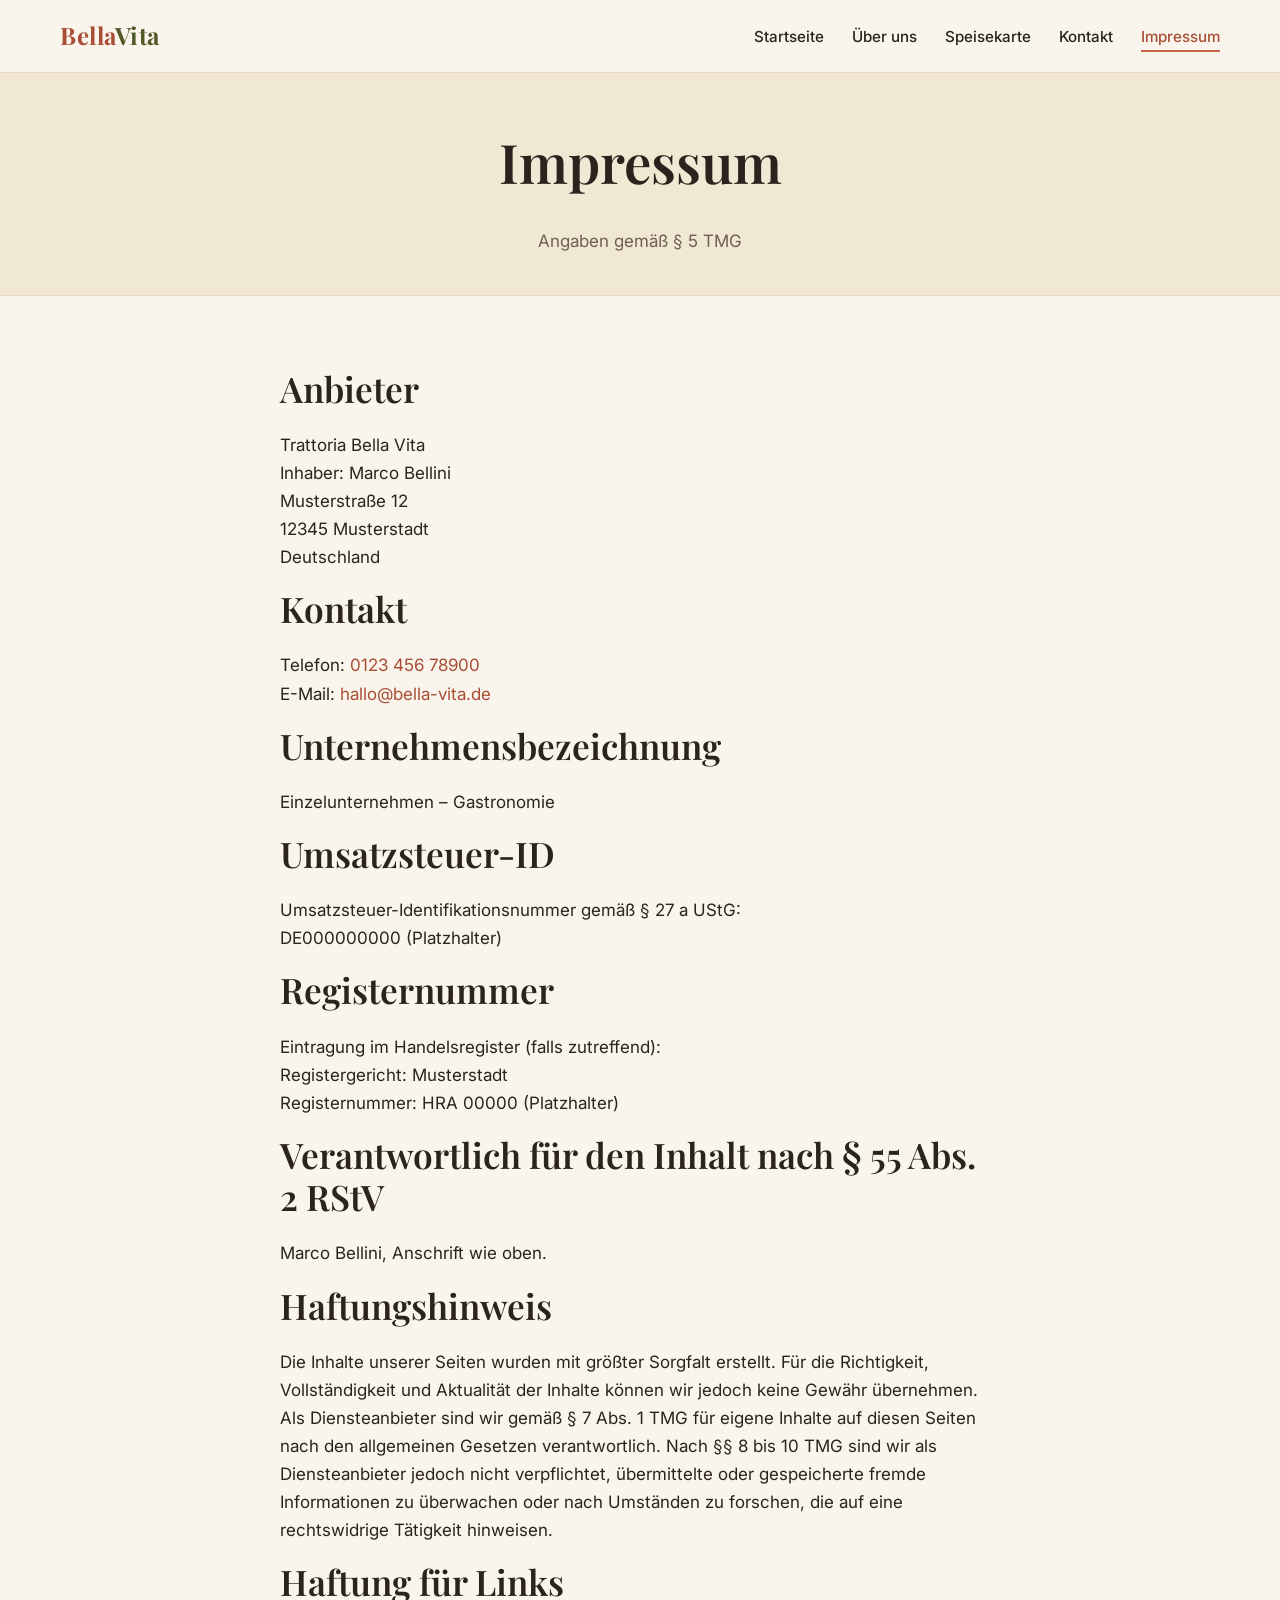
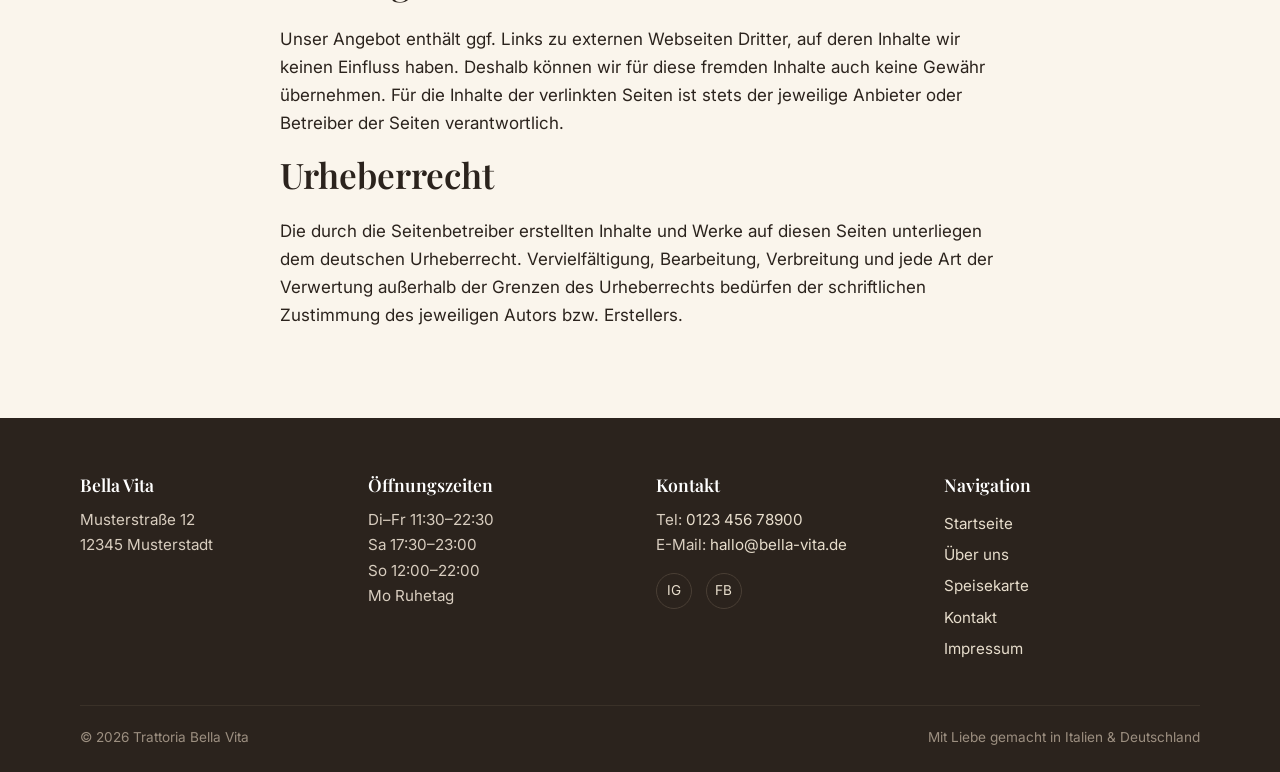
==== public/site/impressum.html @ 40726cda "Changes" ====
<!doctype html>
<html lang="de">
<head>
<meta charset="utf-8" />
<meta name="viewport" content="width=device-width, initial-scale=1" />
<title>Impressum – Trattoria Bella Vita</title>
<meta name="description" content="Impressum der Trattoria Bella Vita gemäß § 5 TMG." />
<link rel="preconnect" href="https://fonts.googleapis.com" />
<link rel="preconnect" href="https://fonts.gstatic.com" crossorigin />
<link href="https://fonts.googleapis.com/css2?family=Inter:wght@400;500;600;700&family=Playfair+Display:ital,wght@0,500;0,600;0,700;1,500&display=swap" rel="stylesheet" />
<link rel="stylesheet" href="css/style.css" />
</head>
<body>

<header class="site-header">
  <div class="container nav">
    <a href="index.html" class="brand">Bella<span>Vita</span></a>
    <button class="nav-toggle" aria-label="Menü">&#9776;</button>
    <ul class="nav-links">
      <li><a href="index.html">Startseite</a></li>
      <li><a href="ueber-uns.html">Über uns</a></li>
      <li><a href="speisekarte.html">Speisekarte</a></li>
      <li><a href="kontakt.html">Kontakt</a></li>
      <li><a href="impressum.html">Impressum</a></li>
    </ul>
  </div>
</header>

<main>
  <section class="page-hero">
    <div class="container">
      <h1>Impressum</h1>
      <p>Angaben gemäß § 5 TMG</p>
    </div>
  </section>

  <section>
    <div class="container" style="max-width:760px;">
      <div class="prose">
        <h2>Anbieter</h2>
        <p>
          Trattoria Bella Vita<br />
          Inhaber: Marco Bellini<br />
          Musterstraße 12<br />
          12345 Musterstadt<br />
          Deutschland
        </p>

        <h2>Kontakt</h2>
        <p>
          Telefon: <a href="tel:+4912345678900">0123 456 78900</a><br />
          E-Mail: <a href="mailto:hallo@bella-vita.de">hallo@bella-vita.de</a>
        </p>

        <h2>Unternehmensbezeichnung</h2>
        <p>Einzelunternehmen – Gastronomie</p>

        <h2>Umsatzsteuer-ID</h2>
        <p>Umsatzsteuer-Identifikationsnummer gemäß § 27 a UStG:<br />
          DE000000000 (Platzhalter)
        </p>

        <h2>Registernummer</h2>
        <p>Eintragung im Handelsregister (falls zutreffend):<br />
          Registergericht: Musterstadt<br />
          Registernummer: HRA&nbsp;00000 (Platzhalter)
        </p>

        <h2>Verantwortlich für den Inhalt nach § 55 Abs. 2 RStV</h2>
        <p>Marco Bellini, Anschrift wie oben.</p>

        <h2>Haftungshinweis</h2>
        <p>Die Inhalte unserer Seiten wurden mit größter Sorgfalt erstellt. Für die Richtigkeit, Vollständigkeit und Aktualität der Inhalte können wir jedoch keine Gewähr übernehmen. Als Diensteanbieter sind wir gemäß § 7 Abs. 1 TMG für eigene Inhalte auf diesen Seiten nach den allgemeinen Gesetzen verantwortlich. Nach §§ 8 bis 10 TMG sind wir als Diensteanbieter jedoch nicht verpflichtet, übermittelte oder gespeicherte fremde Informationen zu überwachen oder nach Umständen zu forschen, die auf eine rechtswidrige Tätigkeit hinweisen.</p>

        <h2>Haftung für Links</h2>
        <p>Unser Angebot enthält ggf. Links zu externen Webseiten Dritter, auf deren Inhalte wir keinen Einfluss haben. Deshalb können wir für diese fremden Inhalte auch keine Gewähr übernehmen. Für die Inhalte der verlinkten Seiten ist stets der jeweilige Anbieter oder Betreiber der Seiten verantwortlich.</p>

        <h2>Urheberrecht</h2>
        <p>Die durch die Seitenbetreiber erstellten Inhalte und Werke auf diesen Seiten unterliegen dem deutschen Urheberrecht. Vervielfältigung, Bearbeitung, Verbreitung und jede Art der Verwertung außerhalb der Grenzen des Urheberrechts bedürfen der schriftlichen Zustimmung des jeweiligen Autors bzw. Erstellers.</p>
      </div>
    </div>
  </section>
</main>

<footer class="site-footer">
  <div class="container">
    <div class="footer-grid">
      <div><h4>Bella Vita</h4><p>Musterstraße 12<br />12345 Musterstadt</p></div>
      <div><h4>Öffnungszeiten</h4><p>Di–Fr 11:30–22:30<br />Sa 17:30–23:00<br />So 12:00–22:00<br />Mo Ruhetag</p></div>
      <div>
        <h4>Kontakt</h4>
        <p>Tel: <a href="tel:+4912345678900">0123 456 78900</a><br />E-Mail: <a href="mailto:hallo@bella-vita.de">hallo@bella-vita.de</a></p>
        <div class="social-links" style="margin-top:.5rem"><a href="#" aria-label="Instagram">IG</a><a href="#" aria-label="Facebook">FB</a></div>
      </div>
      <div>
        <h4>Navigation</h4>
        <ul>
          <li><a href="index.html">Startseite</a></li>
          <li><a href="ueber-uns.html">Über uns</a></li>
          <li><a href="speisekarte.html">Speisekarte</a></li>
          <li><a href="kontakt.html">Kontakt</a></li>
          <li><a href="impressum.html">Impressum</a></li>
        </ul>
      </div>
    </div>
    <div class="footer-bottom">
      <span>© <span id="year">2026</span> Trattoria Bella Vita</span>
      <span>Mit Liebe gemacht in Italien &amp; Deutschland</span>
    </div>
  </div>
</footer>

<script src="js/main.js"></script>
<script>document.getElementById('year').textContent = new Date().getFullYear();</script>
</body>
</html>
---- public/site/css/style.css ----
/* ============================================
   Trattoria Bella Vita – Stylesheet
   Farben: Sanftrot, Terrakotta, Creme, Olivgrün
   ============================================ */

:root {
  --color-cream: #faf5ec;
  --color-cream-dark: #f1e8d4;
  --color-terracotta: #c8654a;
  --color-terracotta-dark: #a84e36;
  --color-soft-red: #b23b2a;
  --color-olive: #6b7a3a;
  --color-olive-dark: #4f5a28;
  --color-ink: #2b231d;
  --color-muted: #6c5f53;
  --color-line: #e5d9c2;

  --font-body: "Inter", "Helvetica Neue", Helvetica, Arial, sans-serif;
  --font-accent: "Playfair Display", "Georgia", serif;

  --max-width: 1160px;
  --radius: 4px;
  --shadow: 0 6px 24px rgba(43, 35, 29, 0.08);
}

* { box-sizing: border-box; }

html { scroll-behavior: smooth; }

body {
  margin: 0;
  font-family: var(--font-body);
  font-size: 17px;
  line-height: 1.65;
  color: var(--color-ink);
  background: var(--color-cream);
  -webkit-font-smoothing: antialiased;
}

img { max-width: 100%; height: auto; display: block; }

a { color: var(--color-terracotta-dark); text-decoration: none; }
a:hover { color: var(--color-soft-red); }

h1, h2, h3, h4 {
  font-family: var(--font-accent);
  font-weight: 600;
  color: var(--color-ink);
  line-height: 1.2;
  margin: 0 0 0.6em;
}

h1 { font-size: clamp(2rem, 4.5vw, 3.4rem); }
h2 { font-size: clamp(1.6rem, 3vw, 2.2rem); }
h3 { font-size: 1.25rem; }

p { margin: 0 0 1em; }

.container {
  width: 100%;
  max-width: var(--max-width);
  margin: 0 auto;
  padding: 0 1.25rem;
}

/* ----- Header / Nav ----- */
.site-header {
  background: var(--color-cream);
  border-bottom: 1px solid var(--color-line);
  position: sticky;
  top: 0;
  z-index: 50;
}
.nav {
  display: flex;
  align-items: center;
  justify-content: space-between;
  padding: 1rem 0;
}
.brand {
  font-family: var(--font-accent);
  font-size: 1.5rem;
  color: var(--color-terracotta-dark);
  font-weight: 700;
  letter-spacing: 0.5px;
}
.brand span { color: var(--color-olive-dark); }
.nav-links {
  list-style: none;
  display: flex;
  gap: 1.75rem;
  margin: 0; padding: 0;
}
.nav-links a {
  color: var(--color-ink);
  font-weight: 500;
  font-size: 0.95rem;
  padding: 0.25rem 0;
  border-bottom: 2px solid transparent;
}
.nav-links a:hover,
.nav-links a.active {
  color: var(--color-terracotta-dark);
  border-bottom-color: var(--color-terracotta);
}
.nav-toggle {
  display: none;
  background: none; border: 0;
  font-size: 1.6rem; cursor: pointer;
  color: var(--color-ink);
}

@media (max-width: 760px) {
  .nav-toggle { display: block; }
  .nav-links {
    display: none;
    position: absolute;
    top: 100%; left: 0; right: 0;
    background: var(--color-cream);
    flex-direction: column;
    gap: 0;
    padding: 0.5rem 1.25rem 1.25rem;
    border-bottom: 1px solid var(--color-line);
  }
  .nav-links.open { display: flex; }
  .nav-links a { padding: 0.75rem 0; border-bottom: 1px solid var(--color-line); }
}

/* ----- Hero ----- */
.hero {
  position: relative;
  min-height: 78vh;
  display: flex;
  align-items: center;
  justify-content: center;
  text-align: center;
  color: #fff;
  background: linear-gradient(rgba(43,35,29,0.55), rgba(43,35,29,0.55)),
              url('../images/hero.jpg') center/cover no-repeat;
}
.hero-inner { max-width: 720px; padding: 4rem 1.25rem; }
.hero h1 { color: #fff; margin-bottom: 0.6rem; }
.hero .eyebrow {
  font-family: var(--font-accent);
  font-style: italic;
  color: var(--color-cream-dark);
  letter-spacing: 1px;
  margin-bottom: 1rem;
  font-size: 1.05rem;
}
.hero p { font-size: 1.15rem; color: #f5ede0; }
.hero-cta { margin-top: 1.75rem; display: flex; gap: 0.75rem; justify-content: center; flex-wrap: wrap; }

/* Page hero (slim) for subpages */
.page-hero {
  background: var(--color-cream-dark);
  padding: 3.5rem 0 2.5rem;
  text-align: center;
  border-bottom: 1px solid var(--color-line);
}
.page-hero p { color: var(--color-muted); max-width: 620px; margin: 0 auto; }

/* ----- Buttons ----- */
.btn {
  display: inline-block;
  padding: 0.85rem 1.6rem;
  border-radius: var(--radius);
  font-weight: 600;
  font-size: 0.95rem;
  letter-spacing: 0.3px;
  border: 2px solid transparent;
  transition: background 0.2s, color 0.2s, border-color 0.2s;
  cursor: pointer;
}
.btn-primary {
  background: var(--color-terracotta);
  color: #fff;
}
.btn-primary:hover { background: var(--color-terracotta-dark); color: #fff; }
.btn-outline {
  background: transparent;
  color: #fff;
  border-color: #fff;
}
.btn-outline:hover { background: #fff; color: var(--color-ink); }
.btn-olive { background: var(--color-olive); color: #fff; }
.btn-olive:hover { background: var(--color-olive-dark); color: #fff; }

/* ----- Sections ----- */
section { padding: 4.5rem 0; }
.section-narrow { max-width: 760px; margin: 0 auto; text-align: center; }
.section-title-accent {
  font-family: var(--font-accent);
  font-style: italic;
  color: var(--color-terracotta-dark);
  font-size: 1rem;
  letter-spacing: 1.5px;
  text-transform: uppercase;
  display: block;
  margin-bottom: 0.5rem;
}

.grid-2 {
  display: grid;
  grid-template-columns: 1fr 1fr;
  gap: 3rem;
  align-items: center;
}
@media (max-width: 760px) {
  .grid-2 { grid-template-columns: 1fr; gap: 2rem; }
}

.card {
  background: #fff;
  border: 1px solid var(--color-line);
  border-radius: var(--radius);
  padding: 1.75rem;
  box-shadow: var(--shadow);
}

.info-grid {
  display: grid;
  grid-template-columns: 1fr 1fr;
  gap: 1.25rem;
}
@media (max-width: 600px) { .info-grid { grid-template-columns: 1fr; } }

.info-card h3 {
  font-family: var(--font-body);
  font-size: 0.85rem;
  text-transform: uppercase;
  letter-spacing: 1.5px;
  color: var(--color-olive-dark);
  margin-bottom: 0.5rem;
}
.info-card p { margin: 0; }

/* Hours table */
.hours-list { list-style: none; padding: 0; margin: 0; }
.hours-list li {
  display: flex;
  justify-content: space-between;
  padding: 0.5rem 0;
  border-bottom: 1px dashed var(--color-line);
  font-size: 0.97rem;
}
.hours-list li:last-child { border-bottom: 0; }

/* Speisekarte teaser */
.dish-list {
  list-style: none;
  padding: 0;
  margin: 2rem 0 0;
  display: grid;
  gap: 1.25rem;
}
.dish-list li {
  border-left: 3px solid var(--color-terracotta);
  padding: 0.25rem 1rem;
  text-align: left;
}
.dish-list h3 { margin-bottom: 0.25rem; }
.dish-list p { color: var(--color-muted); margin: 0; font-size: 0.95rem; }

/* Map placeholder */
.map-placeholder {
  background: var(--color-cream-dark);
  border: 1px dashed var(--color-line);
  border-radius: var(--radius);
  display: flex;
  align-items: center;
  justify-content: center;
  min-height: 320px;
  color: var(--color-muted);
  font-style: italic;
  text-align: center;
  padding: 1rem;
}

/* Background variants */
.bg-cream-dark { background: var(--color-cream-dark); }
.bg-olive-soft {
  background: var(--color-olive);
  color: #fff;
}
.bg-olive-soft h1, .bg-olive-soft h2, .bg-olive-soft h3 { color: #fff; }
.bg-olive-soft a.btn-primary { background: var(--color-terracotta); }

/* Prose */
.prose p { color: var(--color-ink); }
.prose .lead {
  font-size: 1.15rem;
  color: var(--color-muted);
  font-family: var(--font-accent);
  font-style: italic;
}

/* ----- Footer ----- */
.site-footer {
  background: var(--color-ink);
  color: #d8cdbf;
  padding: 3.5rem 0 1.5rem;
  font-size: 0.95rem;
}
.site-footer h4 {
  color: #fff;
  font-family: var(--font-accent);
  font-size: 1.1rem;
  margin-bottom: 0.75rem;
}
.footer-grid {
  display: grid;
  grid-template-columns: repeat(4, 1fr);
  gap: 2rem;
}
@media (max-width: 760px) {
  .footer-grid { grid-template-columns: 1fr 1fr; }
}
@media (max-width: 480px) {
  .footer-grid { grid-template-columns: 1fr; }
}
.site-footer a { color: #e7ddcc; }
.site-footer a:hover { color: #fff; }
.site-footer ul { list-style: none; padding: 0; margin: 0; }
.site-footer ul li { padding: 0.2rem 0; }
.social-links { display: flex; gap: 0.85rem; }
.social-links a {
  width: 36px; height: 36px;
  display: inline-flex; align-items: center; justify-content: center;
  border: 1px solid #4a3f35; border-radius: 50%;
  font-size: 0.85rem;
}
.social-links a:hover { background: var(--color-terracotta); border-color: var(--color-terracotta); color: #fff; }
.footer-bottom {
  border-top: 1px solid #3a3128;
  margin-top: 2.5rem; padding-top: 1.25rem;
  display: flex; justify-content: space-between; flex-wrap: wrap; gap: 0.5rem;
  font-size: 0.85rem; color: #9c8f80;
}
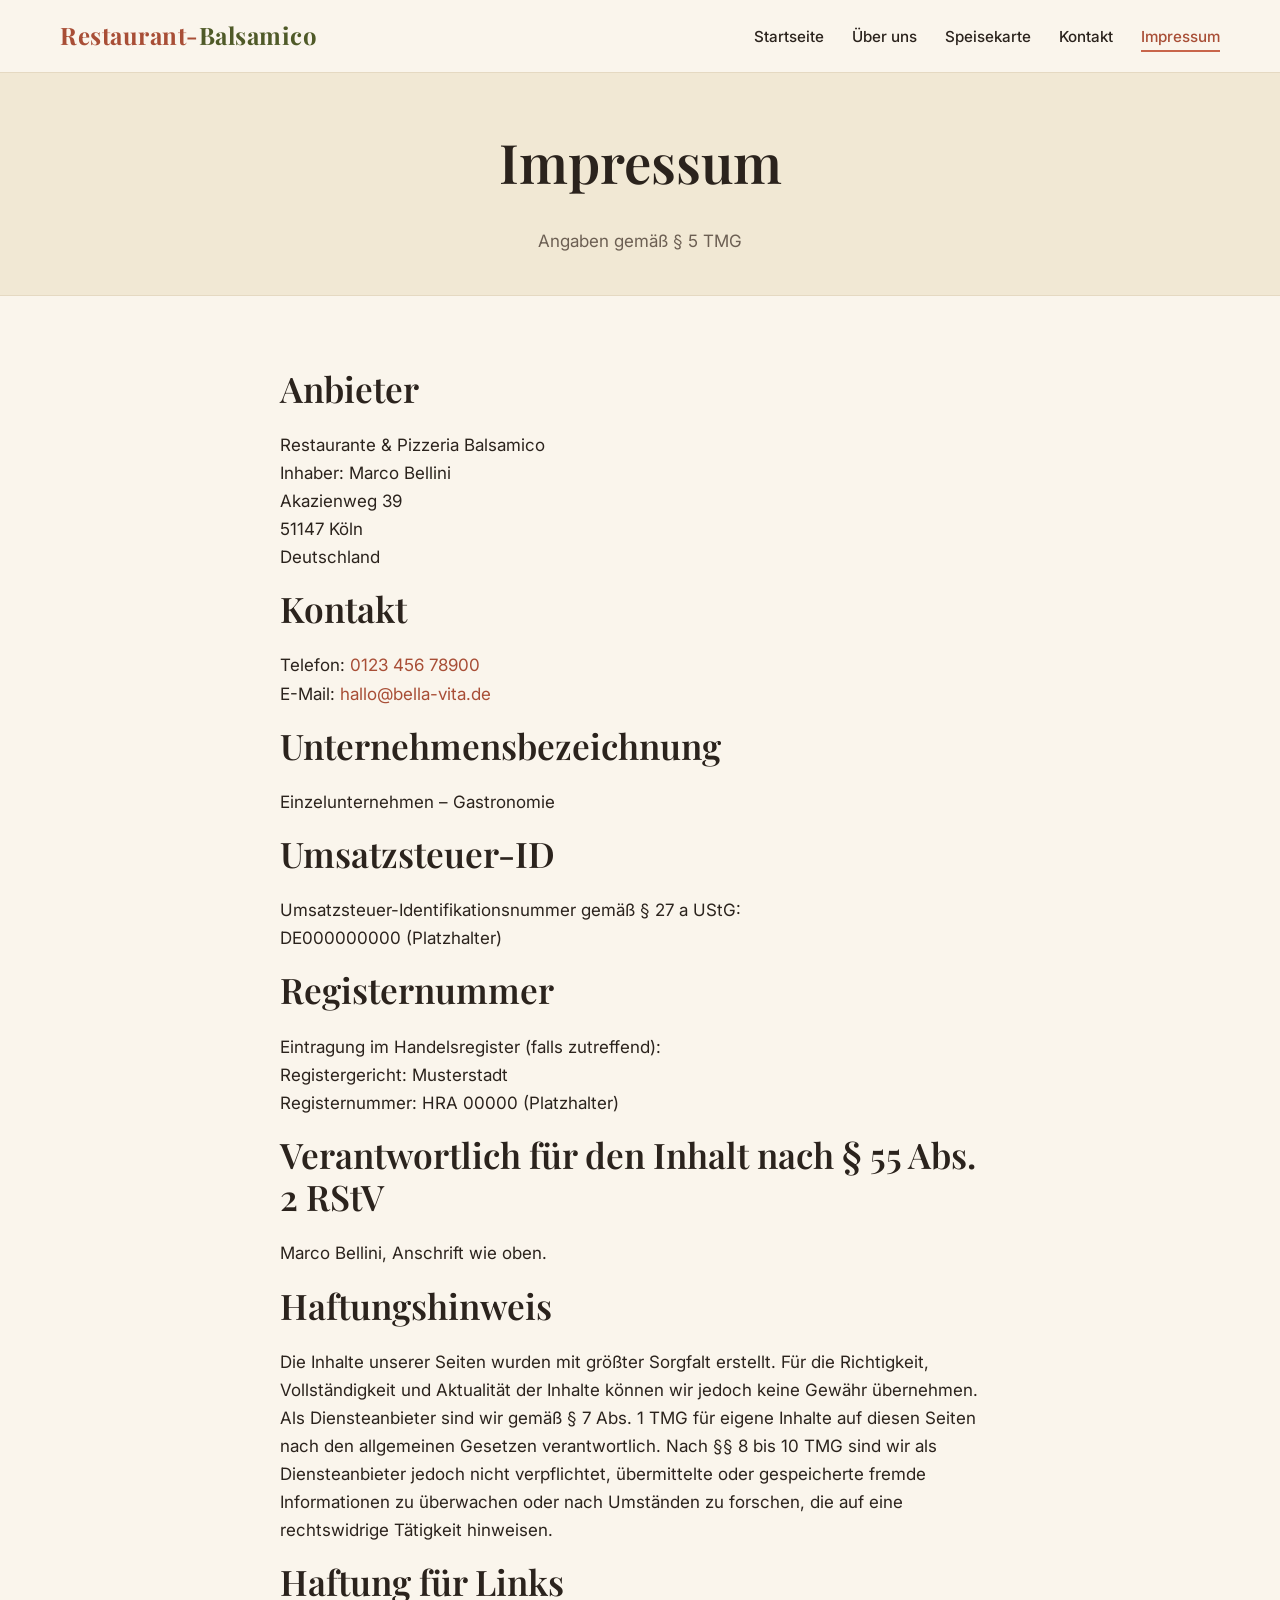
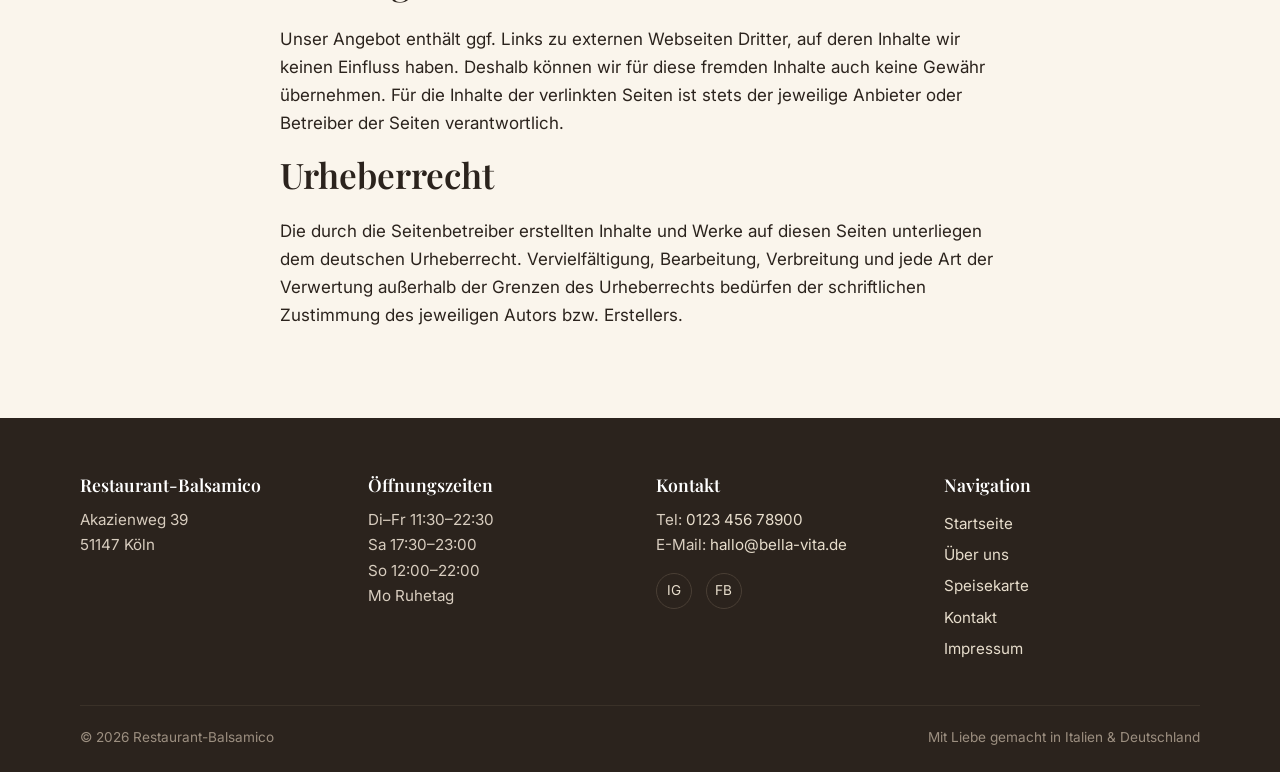
==== commit 770b9c66: "Changes Co-authored-by: yhitnid-crypto <293470589+yhitnid-crypto@users.noreply.github.com>" ====
--- a/public/site/impressum.html
+++ b/public/site/impressum.html
@@ -3,8 +3,8 @@
 <head>
 <meta charset="utf-8" />
 <meta name="viewport" content="width=device-width, initial-scale=1" />
-<title>Impressum – Trattoria Bella Vita</title>
-<meta name="description" content="Impressum der Trattoria Bella Vita gemäß § 5 TMG." />
+<title>Impressum – Restaurant-Balsamico</title>
+<meta name="description" content="Impressum des Restaurant-Balsamico gemäß § 5 TMG." />
 <link rel="preconnect" href="https://fonts.googleapis.com" />
 <link rel="preconnect" href="https://fonts.gstatic.com" crossorigin />
 <link href="https://fonts.googleapis.com/css2?family=Inter:wght@400;500;600;700&family=Playfair+Display:ital,wght@0,500;0,600;0,700;1,500&display=swap" rel="stylesheet" />
@@ -14,7 +14,7 @@
 
 <header class="site-header">
   <div class="container nav">
-    <a href="index.html" class="brand">Bella<span>Vita</span></a>
+    <a href="index.html" class="brand">Restaurant-<span>Balsamico</span></a>
     <button class="nav-toggle" aria-label="Menü">&#9776;</button>
     <ul class="nav-links">
       <li><a href="index.html">Startseite</a></li>
@@ -39,10 +39,10 @@
       <div class="prose">
         <h2>Anbieter</h2>
         <p>
-          Trattoria Bella Vita<br />
+          Restaurante & Pizzeria Balsamico<br />
           Inhaber: Marco Bellini<br />
-          Musterstraße 12<br />
-          12345 Musterstadt<br />
+          Akazienweg 39<br />
+          51147 Köln<br />
           Deutschland
         </p>
 
@@ -85,7 +85,7 @@
 <footer class="site-footer">
   <div class="container">
     <div class="footer-grid">
-      <div><h4>Bella Vita</h4><p>Musterstraße 12<br />12345 Musterstadt</p></div>
+      <div><h4>Restaurant-Balsamico</h4><p>Akazienweg 39<br />51147 Köln</p></div>
       <div><h4>Öffnungszeiten</h4><p>Di–Fr 11:30–22:30<br />Sa 17:30–23:00<br />So 12:00–22:00<br />Mo Ruhetag</p></div>
       <div>
         <h4>Kontakt</h4>
@@ -104,7 +104,7 @@
       </div>
     </div>
     <div class="footer-bottom">
-      <span>© <span id="year">2026</span> Trattoria Bella Vita</span>
+      <span>© <span id="year">2026</span> Restaurant-Balsamico</span>
       <span>Mit Liebe gemacht in Italien &amp; Deutschland</span>
     </div>
   </div>
